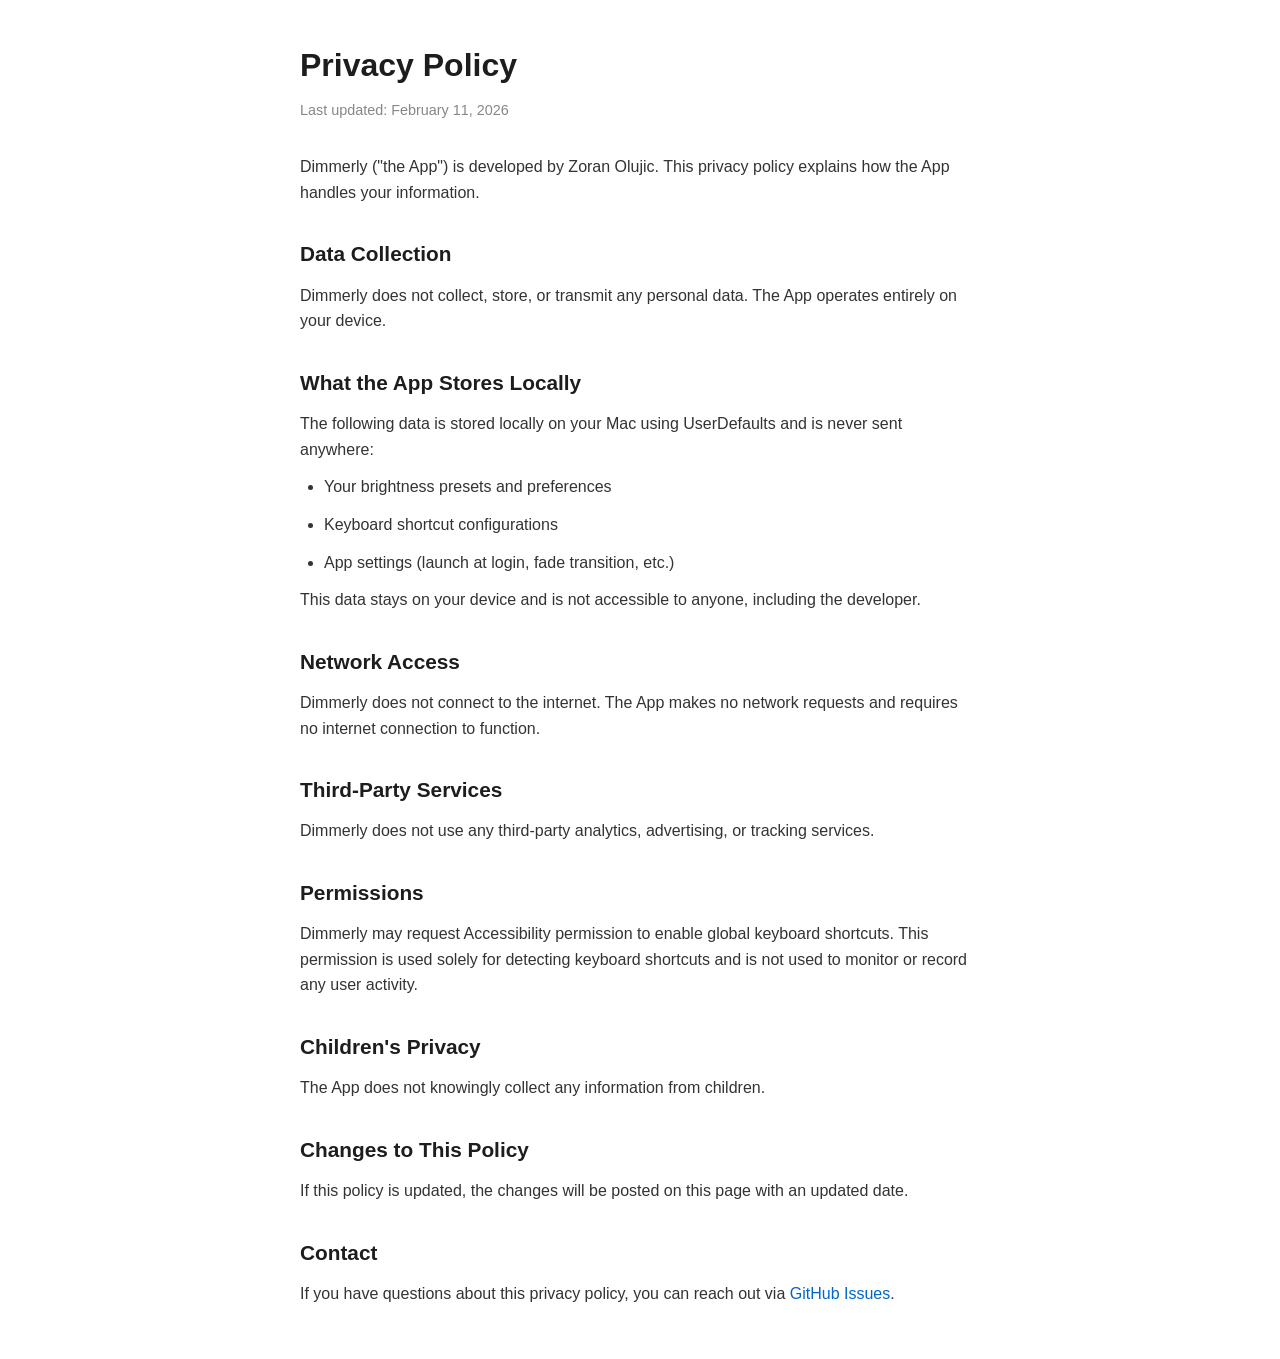
==== docs/privacy-policy.html @ f5e26948 "Initial commit" ====
<!DOCTYPE html>
<html lang="en">
<head>
    <meta charset="UTF-8">
    <meta name="viewport" content="width=device-width, initial-scale=1.0">
    <title>Dimmerly - Privacy Policy</title>
    <style>
        * { margin: 0; padding: 0; box-sizing: border-box; }
        body {
            font-family: -apple-system, BlinkMacSystemFont, "Segoe UI", Roboto, Helvetica, Arial, sans-serif;
            line-height: 1.6;
            color: #1d1d1f;
            background: #fff;
            padding: 40px 20px;
        }
        .container {
            max-width: 680px;
            margin: 0 auto;
        }
        h1 {
            font-size: 2em;
            font-weight: 700;
            margin-bottom: 8px;
        }
        .last-updated {
            color: #86868b;
            font-size: 0.9em;
            margin-bottom: 32px;
        }
        h2 {
            font-size: 1.3em;
            font-weight: 600;
            margin-top: 32px;
            margin-bottom: 12px;
        }
        p, li {
            font-size: 1em;
            margin-bottom: 12px;
            color: #333;
        }
        ul {
            padding-left: 24px;
            margin-bottom: 12px;
        }
        a {
            color: #0066cc;
            text-decoration: none;
        }
        a:hover {
            text-decoration: underline;
        }
    </style>
</head>
<body>
    <div class="container">
        <h1>Privacy Policy</h1>
        <p class="last-updated">Last updated: February 11, 2026</p>

        <p>Dimmerly ("the App") is developed by Zoran Olujic. This privacy policy explains how the App handles your information.</p>

        <h2>Data Collection</h2>
        <p>Dimmerly does not collect, store, or transmit any personal data. The App operates entirely on your device.</p>

        <h2>What the App Stores Locally</h2>
        <p>The following data is stored locally on your Mac using UserDefaults and is never sent anywhere:</p>
        <ul>
            <li>Your brightness presets and preferences</li>
            <li>Keyboard shortcut configurations</li>
            <li>App settings (launch at login, fade transition, etc.)</li>
        </ul>
        <p>This data stays on your device and is not accessible to anyone, including the developer.</p>

        <h2>Network Access</h2>
        <p>Dimmerly does not connect to the internet. The App makes no network requests and requires no internet connection to function.</p>

        <h2>Third-Party Services</h2>
        <p>Dimmerly does not use any third-party analytics, advertising, or tracking services.</p>

        <h2>Permissions</h2>
        <p>Dimmerly may request Accessibility permission to enable global keyboard shortcuts. This permission is used solely for detecting keyboard shortcuts and is not used to monitor or record any user activity.</p>

        <h2>Children's Privacy</h2>
        <p>The App does not knowingly collect any information from children.</p>

        <h2>Changes to This Policy</h2>
        <p>If this policy is updated, the changes will be posted on this page with an updated date.</p>

        <h2>Contact</h2>
        <p>If you have questions about this privacy policy, you can reach out via <a href="https://github.com/olujicz/Dimmerly/issues">GitHub Issues</a>.</p>
    </div>
</body>
</html>
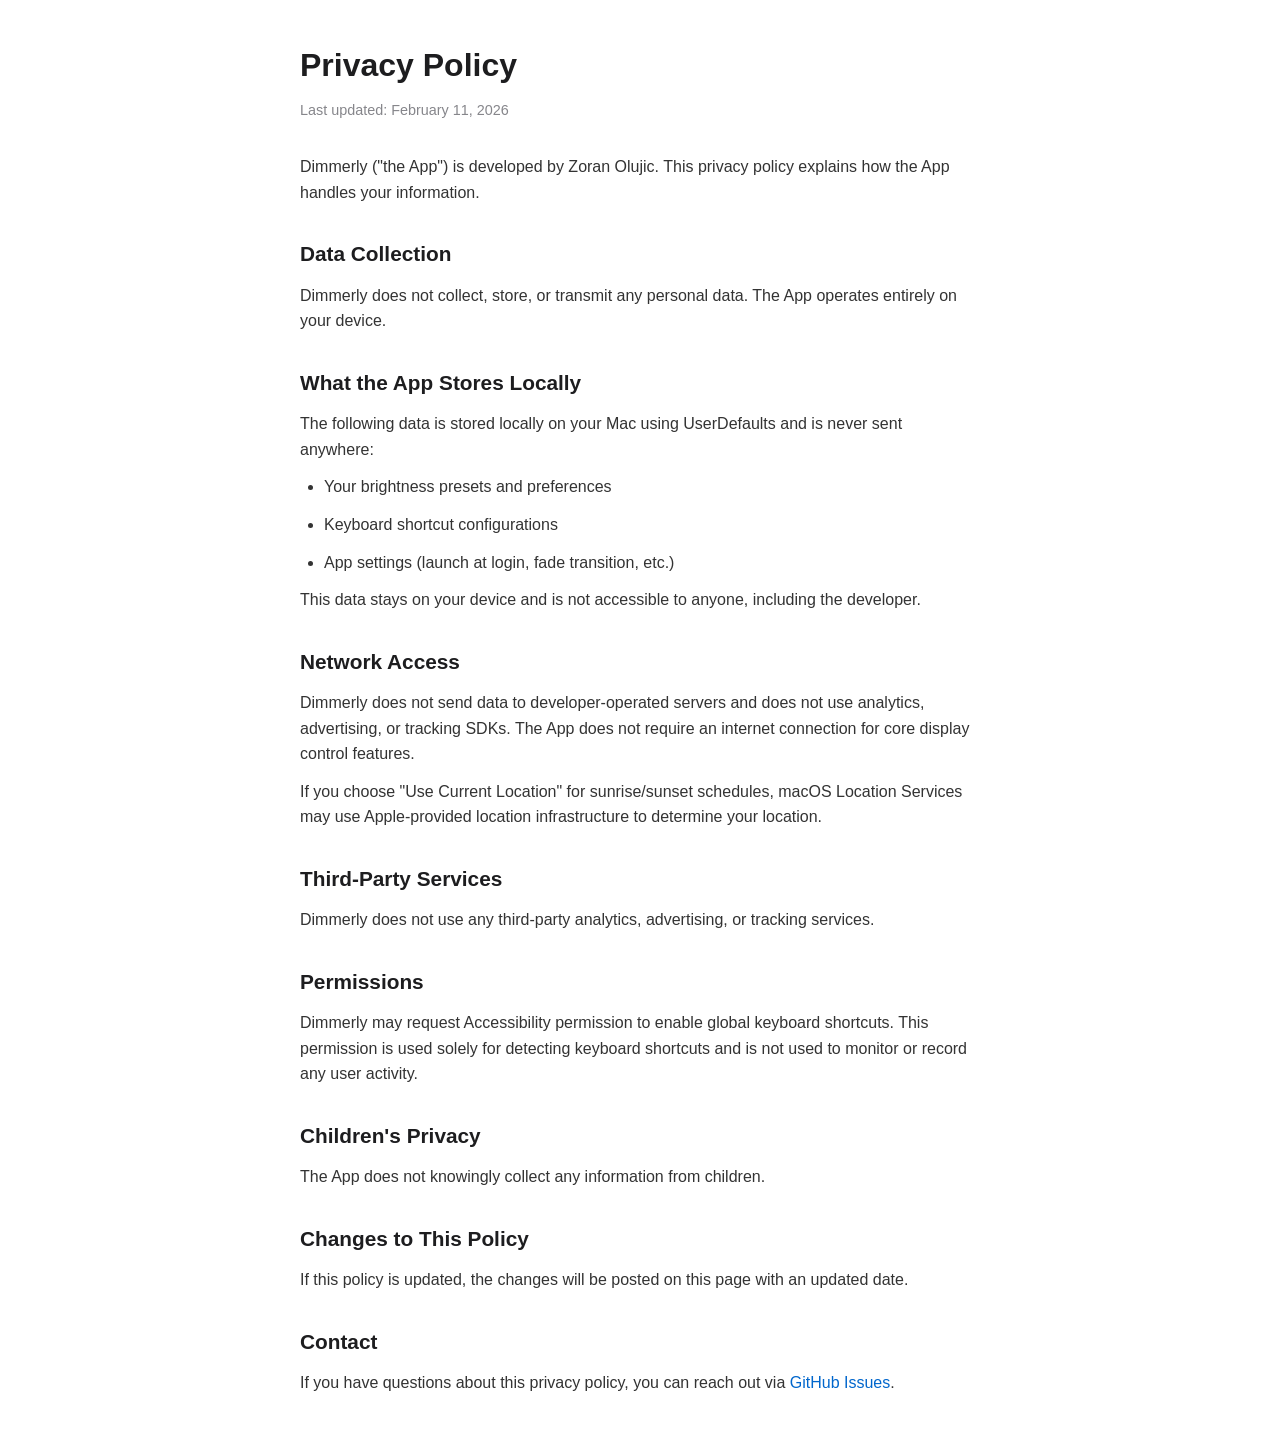
==== commit f627b5f2: "Fix concurrency warnings and align release docs" ====
--- a/docs/privacy-policy.html
+++ b/docs/privacy-policy.html
@@ -71,7 +71,8 @@
         <p>This data stays on your device and is not accessible to anyone, including the developer.</p>
 
         <h2>Network Access</h2>
-        <p>Dimmerly does not connect to the internet. The App makes no network requests and requires no internet connection to function.</p>
+        <p>Dimmerly does not send data to developer-operated servers and does not use analytics, advertising, or tracking SDKs. The App does not require an internet connection for core display control features.</p>
+        <p>If you choose "Use Current Location" for sunrise/sunset schedules, macOS Location Services may use Apple-provided location infrastructure to determine your location.</p>
 
         <h2>Third-Party Services</h2>
         <p>Dimmerly does not use any third-party analytics, advertising, or tracking services.</p>
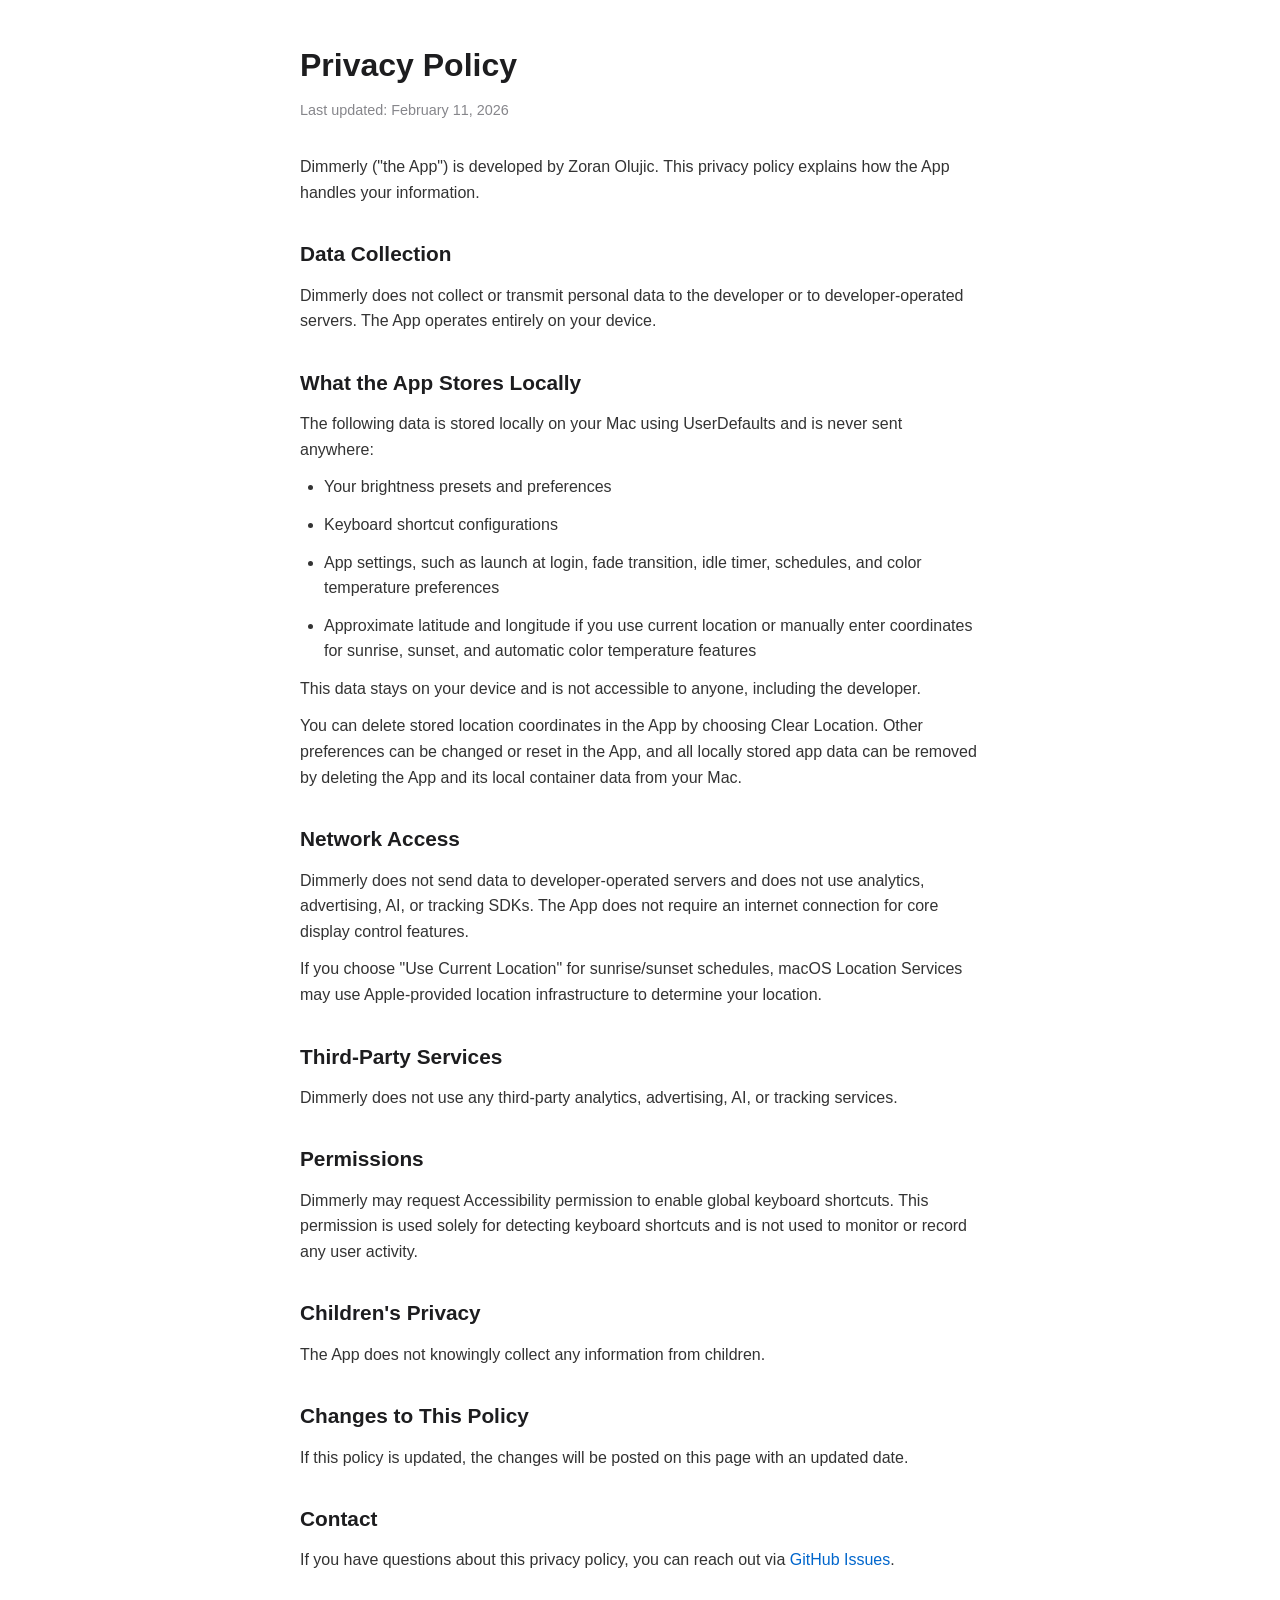
==== commit 12836222: "Fix App Store review readiness" ====
--- a/docs/privacy-policy.html
+++ b/docs/privacy-policy.html
@@ -59,23 +59,25 @@
         <p>Dimmerly ("the App") is developed by Zoran Olujic. This privacy policy explains how the App handles your information.</p>
 
         <h2>Data Collection</h2>
-        <p>Dimmerly does not collect, store, or transmit any personal data. The App operates entirely on your device.</p>
+        <p>Dimmerly does not collect or transmit personal data to the developer or to developer-operated servers. The App operates entirely on your device.</p>
 
         <h2>What the App Stores Locally</h2>
         <p>The following data is stored locally on your Mac using UserDefaults and is never sent anywhere:</p>
         <ul>
             <li>Your brightness presets and preferences</li>
             <li>Keyboard shortcut configurations</li>
-            <li>App settings (launch at login, fade transition, etc.)</li>
+            <li>App settings, such as launch at login, fade transition, idle timer, schedules, and color temperature preferences</li>
+            <li>Approximate latitude and longitude if you use current location or manually enter coordinates for sunrise, sunset, and automatic color temperature features</li>
         </ul>
         <p>This data stays on your device and is not accessible to anyone, including the developer.</p>
+        <p>You can delete stored location coordinates in the App by choosing Clear Location. Other preferences can be changed or reset in the App, and all locally stored app data can be removed by deleting the App and its local container data from your Mac.</p>
 
         <h2>Network Access</h2>
-        <p>Dimmerly does not send data to developer-operated servers and does not use analytics, advertising, or tracking SDKs. The App does not require an internet connection for core display control features.</p>
+        <p>Dimmerly does not send data to developer-operated servers and does not use analytics, advertising, AI, or tracking SDKs. The App does not require an internet connection for core display control features.</p>
         <p>If you choose "Use Current Location" for sunrise/sunset schedules, macOS Location Services may use Apple-provided location infrastructure to determine your location.</p>
 
         <h2>Third-Party Services</h2>
-        <p>Dimmerly does not use any third-party analytics, advertising, or tracking services.</p>
+        <p>Dimmerly does not use any third-party analytics, advertising, AI, or tracking services.</p>
 
         <h2>Permissions</h2>
         <p>Dimmerly may request Accessibility permission to enable global keyboard shortcuts. This permission is used solely for detecting keyboard shortcuts and is not used to monitor or record any user activity.</p>
